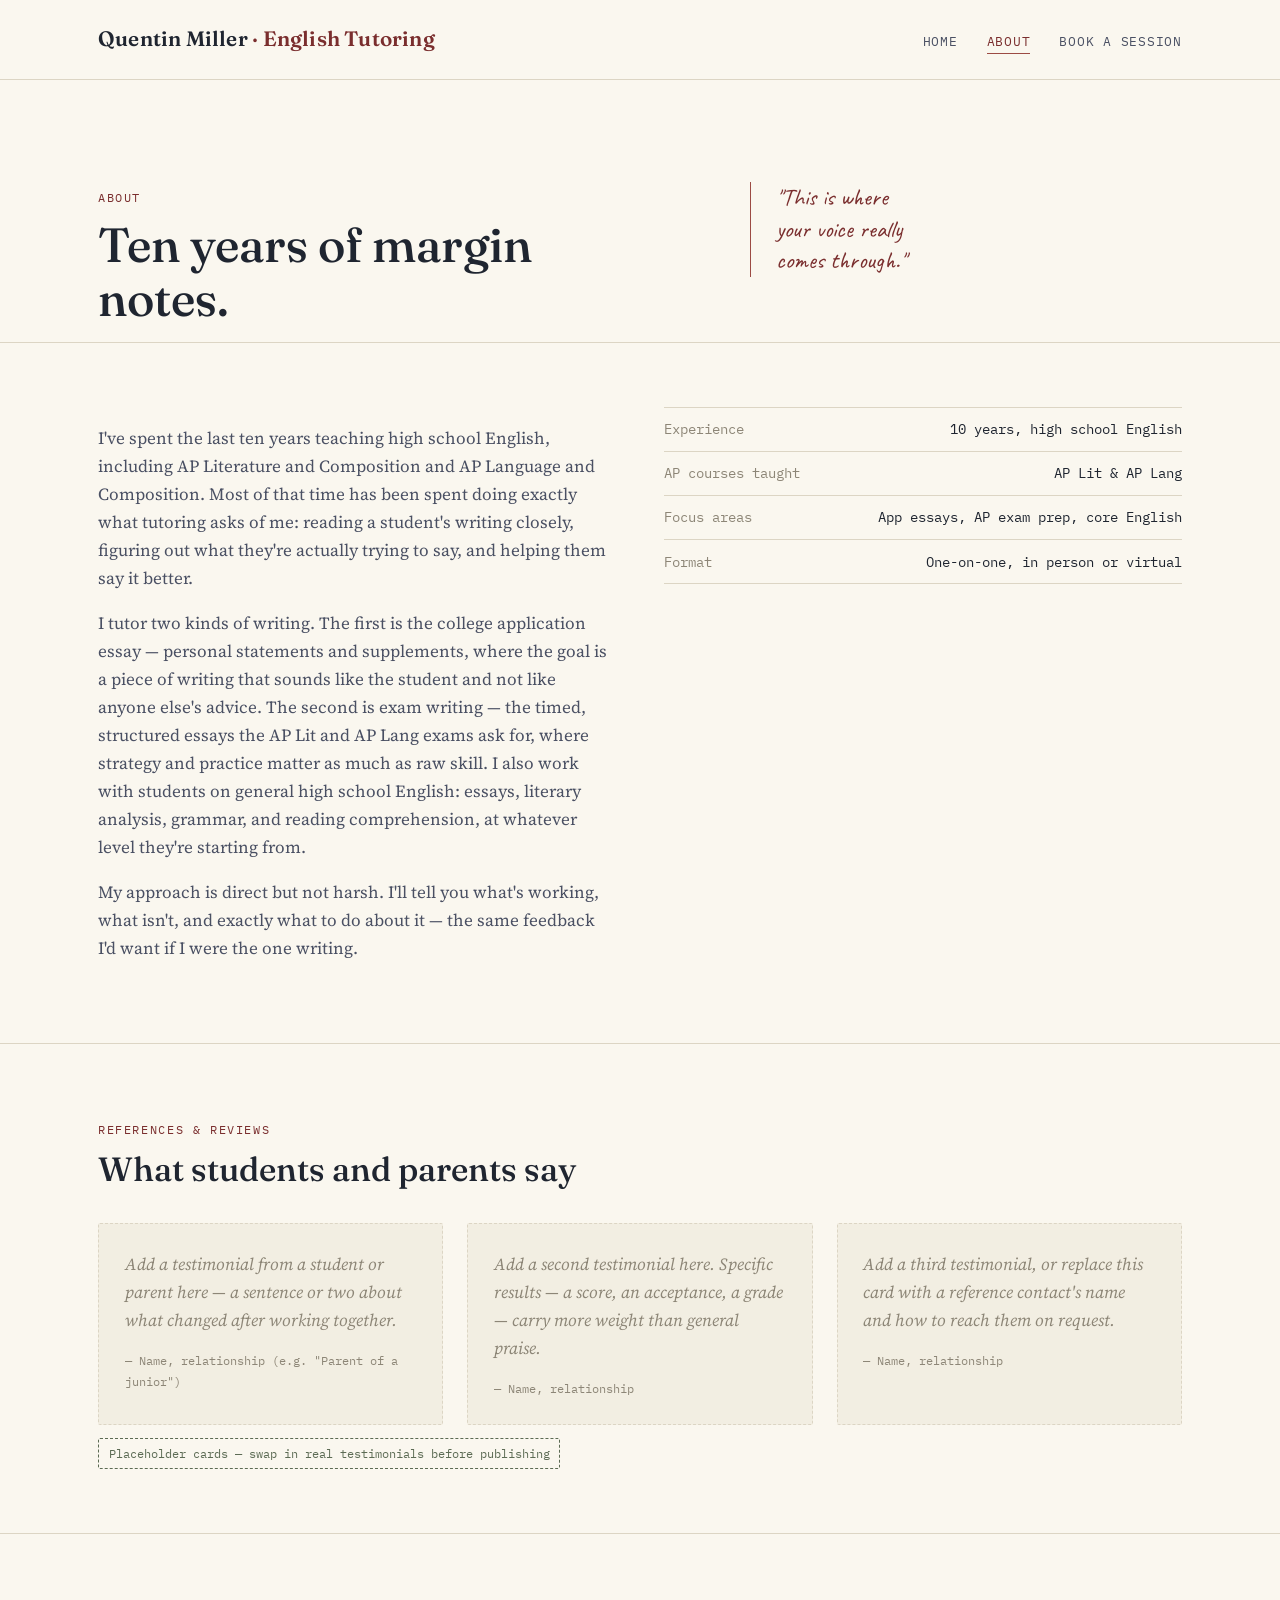
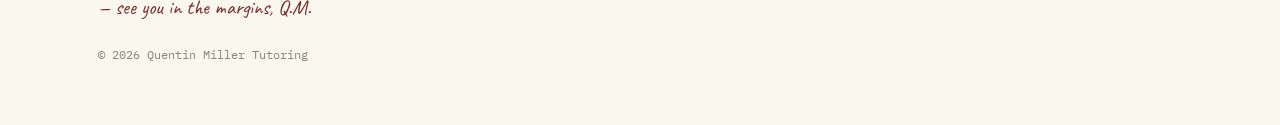
==== about.html @ 0a8280d4 "Add files via upload" ====
<!DOCTYPE html>
<html lang="en">
<head>
<meta charset="UTF-8">
<meta name="viewport" content="width=device-width, initial-scale=1.0">
<title>About — Quentin Miller English Tutoring</title>
<meta name="description" content="About Quentin Miller: 10 years teaching high school English, AP Lit and AP Lang, and college application essays.">
<link rel="stylesheet" href="styles.css">
</head>
<body>

<header class="site-header">
  <div class="header-inner">
    <a href="index.html" class="wordmark">Quentin Miller <span>· English Tutoring</span></a>
    <nav class="primary-nav" aria-label="Primary">
      <ul>
        <li><a href="index.html">Home</a></li>
        <li><a href="about.html" aria-current="page">About</a></li>
        <li><a href="contact.html">Book a Session</a></li>
      </ul>
    </nav>
  </div>
</header>

<main>
  <section class="hero" style="padding-bottom: 1rem;">
    <div class="page">
      <div class="hero-grid">
        <div>
          <p class="eyebrow">About</p>
          <h1 style="font-size: clamp(2.1rem, 4vw, 3rem); max-width: 18ch;">Ten years of margin notes.</h1>
        </div>
        <div class="marginalia">
          "This is where<br>your voice really<br>comes through."
        </div>
      </div>
    </div>
  </section>

  <section>
    <div class="page">
      <div class="bio-grid">
        <div>
          <p>
            I've spent the last ten years teaching high school English, including
            AP Literature and Composition and AP Language and Composition. Most
            of that time has been spent doing exactly what tutoring asks of me:
            reading a student's writing closely, figuring out what they're
            actually trying to say, and helping them say it better.
          </p>
          <p>
            I tutor two kinds of writing. The first is the college application
            essay — personal statements and supplements, where the goal is a
            piece of writing that sounds like the student and not like anyone
            else's advice. The second is exam writing — the timed, structured
            essays the AP Lit and AP Lang exams ask for, where strategy and
            practice matter as much as raw skill. I also work with students on
            general high school English: essays, literary analysis, grammar,
            and reading comprehension, at whatever level they're starting from.
          </p>
          <p>
            My approach is direct but not harsh. I'll tell you what's working,
            what isn't, and exactly what to do about it — the same feedback I'd
            want if I were the one writing.
          </p>
        </div>
        <ul class="fact-list">
          <li><span class="fact-label">Experience</span><span>10 years, high school English</span></li>
          <li><span class="fact-label">AP courses taught</span><span>AP Lit &amp; AP Lang</span></li>
          <li><span class="fact-label">Focus areas</span><span>App essays, AP exam prep, core English</span></li>
          <li><span class="fact-label">Format</span><span>One-on-one, in person or virtual</span></li>
        </ul>
      </div>
    </div>
  </section>

  <section id="references">
    <div class="page">
      <div class="section-head">
        <p class="eyebrow">References &amp; Reviews</p>
        <h2>What students and parents say</h2>
      </div>
      <div class="testimonial-grid">
        <div class="testimonial-card placeholder">
          <p class="quote">Add a testimonial from a student or parent here — a sentence or two about what changed after working together.</p>
          <p class="attribution">— Name, relationship (e.g. "Parent of a junior")</p>
        </div>
        <div class="testimonial-card placeholder">
          <p class="quote">Add a second testimonial here. Specific results — a score, an acceptance, a grade — carry more weight than general praise.</p>
          <p class="attribution">— Name, relationship</p>
        </div>
        <div class="testimonial-card placeholder">
          <p class="quote">Add a third testimonial, or replace this card with a reference contact's name and how to reach them on request.</p>
          <p class="attribution">— Name, relationship</p>
        </div>
      </div>
      <span class="edit-flag">Placeholder cards — swap in real testimonials before publishing</span>
    </div>
  </section>
</main>

<footer class="site-footer">
  <div class="page">
    <p class="footer-note">— see you in the margins, Q.M.</p>
    <p class="footer-meta">© 2026 Quentin Miller Tutoring</p>
  </div>
</footer>

</body>
</html>
---- styles.css ----
/* ==========================================================================
   Quentin Miller — English Tutoring
   Design language: an annotated manuscript. Paper, ink, and a single
   oxblood pen mark. Margin notes stand in for the "signature element."
   ========================================================================== */

@import url('https://fonts.googleapis.com/css2?family=Fraunces:ital,opsz,wght@0,9..144,400;0,9..144,500;0,9..144,600;1,9..144,500&family=Source+Serif+4:ital,wght@0,400;0,600;1,400&family=IBM+Plex+Mono:ital,wght@0,400;0,500;1,400&family=Caveat:wght@500;600&display=swap');

:root {
  --paper: #FAF7EF;
  --paper-dim: #F2EEE2;
  --ink: #1F2530;
  --ink-soft: #4A5063;
  --oxblood: #7A2E2E;
  --oxblood-soft: #9C4B44;
  --sage: #5C6B54;
  --pencil: #8D8677;
  --rule: #DCD5C4;
  --rule-strong: #C9C0AA;

  --display: 'Fraunces', serif;
  --body: 'Source Serif 4', Georgia, serif;
  --mono: 'IBM Plex Mono', monospace;
  --hand: 'Caveat', cursive;

  --measure: 68ch;
  --gutter: clamp(1.25rem, 4vw, 3rem);
}

* { box-sizing: border-box; }

html {
  scroll-behavior: smooth;
}

@media (prefers-reduced-motion: reduce) {
  html { scroll-behavior: auto; }
  * { animation-duration: 0.01ms !important; transition-duration: 0.01ms !important; }
}

body {
  margin: 0;
  background: var(--paper);
  color: var(--ink);
  font-family: var(--body);
  font-size: 1.0625rem;
  line-height: 1.65;
  -webkit-font-smoothing: antialiased;
}

a {
  color: inherit;
}

a:focus-visible,
button:focus-visible {
  outline: 2px solid var(--oxblood);
  outline-offset: 3px;
}

h1, h2, h3 {
  font-family: var(--display);
  font-weight: 500;
  color: var(--ink);
  line-height: 1.12;
  margin: 0;
}

.eyebrow {
  font-family: var(--mono);
  font-size: 0.72rem;
  letter-spacing: 0.14em;
  text-transform: uppercase;
  color: var(--oxblood);
}

/* ---------- layout shell ---------- */

.page {
  max-width: 1180px;
  margin: 0 auto;
  padding: 0 var(--gutter);
}

.margin-frame {
  display: grid;
  grid-template-columns: 3rem 1fr;
  gap: 0 1.5rem;
}

.margin-frame::before {
  content: "";
  border-left: 1px solid var(--rule);
  height: 100%;
}

@media (max-width: 720px) {
  .margin-frame { grid-template-columns: 0 1fr; gap: 0; }
  .margin-frame::before { border-left: none; }
}

/* ---------- header / nav ---------- */

header.site-header {
  border-bottom: 1px solid var(--rule);
}

.header-inner {
  max-width: 1180px;
  margin: 0 auto;
  padding: 1.4rem var(--gutter);
  display: flex;
  align-items: baseline;
  justify-content: space-between;
  flex-wrap: wrap;
  gap: 0.75rem 2rem;
}

.wordmark {
  font-family: var(--display);
  font-size: 1.3rem;
  font-weight: 600;
  text-decoration: none;
  letter-spacing: 0.01em;
}

.wordmark span {
  color: var(--oxblood);
}

nav.primary-nav ul {
  list-style: none;
  display: flex;
  gap: 1.8rem;
  margin: 0;
  padding: 0;
  font-family: var(--mono);
  font-size: 0.8rem;
  letter-spacing: 0.06em;
  text-transform: uppercase;
}

nav.primary-nav a {
  text-decoration: none;
  color: var(--ink-soft);
  padding-bottom: 3px;
  border-bottom: 1px solid transparent;
  transition: color 0.15s ease, border-color 0.15s ease;
}

nav.primary-nav a:hover,
nav.primary-nav a[aria-current="page"] {
  color: var(--oxblood);
  border-color: var(--oxblood-soft);
}

/* ---------- hero ---------- */

.hero {
  padding: clamp(3rem, 8vw, 6rem) 0 clamp(2.5rem, 6vw, 4rem);
}

.hero-grid {
  display: grid;
  grid-template-columns: 1.4fr 1fr;
  gap: 3rem;
  align-items: start;
}

@media (max-width: 860px) {
  .hero-grid { grid-template-columns: 1fr; }
}

.hero h1 {
  font-size: clamp(2.4rem, 5vw, 3.6rem);
  max-width: 14ch;
}

.hero .underline-mark {
  text-decoration: none;
  background-image: linear-gradient(var(--oxblood-soft), var(--oxblood-soft));
  background-repeat: no-repeat;
  background-size: 100% 3px;
  background-position: 0 92%;
}

.hero p.lede {
  margin-top: 1.4rem;
  font-size: 1.2rem;
  color: var(--ink-soft);
  max-width: 42ch;
}

.hero-actions {
  margin-top: 2rem;
  display: flex;
  gap: 1rem;
  flex-wrap: wrap;
}

/* marginalia callout — the signature element */
.marginalia {
  font-family: var(--hand);
  color: var(--oxblood);
  font-size: 1.5rem;
  line-height: 1.3;
  position: relative;
  padding: 0.4rem 0 0.4rem 1.6rem;
}

.marginalia::before {
  content: "";
  position: absolute;
  left: 0;
  top: 0.35rem;
  bottom: 0.35rem;
  width: 1px;
  background: var(--oxblood-soft);
}

.credentials-strip {
  margin-top: 2.5rem;
  padding-top: 1.5rem;
  border-top: 1px solid var(--rule);
  font-family: var(--mono);
  font-size: 0.78rem;
  letter-spacing: 0.04em;
  color: var(--ink-soft);
  display: flex;
  flex-wrap: wrap;
  gap: 0.5rem 1.2rem;
}

.credentials-strip span::before {
  content: "— ";
  color: var(--pencil);
}

/* ---------- buttons ---------- */

.btn {
  display: inline-flex;
  align-items: center;
  gap: 0.5rem;
  font-family: var(--mono);
  font-size: 0.85rem;
  letter-spacing: 0.03em;
  text-decoration: none;
  padding: 0.75rem 1.4rem;
  border: 1px solid var(--ink);
  border-radius: 2px;
  transition: background 0.15s ease, color 0.15s ease, border-color 0.15s ease;
}

.btn-primary {
  background: var(--oxblood);
  border-color: var(--oxblood);
  color: var(--paper);
}

.btn-primary:hover {
  background: var(--ink);
  border-color: var(--ink);
}

.btn-quiet {
  background: transparent;
  color: var(--ink);
}

.btn-quiet:hover {
  background: var(--ink);
  color: var(--paper);
}

/* ---------- sections ---------- */

section {
  padding: clamp(2.5rem, 6vw, 4rem) 0;
}

section + section {
  border-top: 1px solid var(--rule);
}

.section-head {
  margin-bottom: 2.2rem;
  max-width: 56ch;
}

.section-head h2 {
  font-size: clamp(1.6rem, 3vw, 2.1rem);
  margin-top: 0.4rem;
}

/* ---------- services (rubric list) ---------- */

.rubric-list {
  display: grid;
  gap: 0;
}

.rubric-item {
  display: grid;
  grid-template-columns: 3rem 1fr;
  gap: 1.5rem;
  padding: 1.6rem 0;
  border-top: 1px solid var(--rule);
}

.rubric-item:last-child {
  border-bottom: 1px solid var(--rule);
}

.rubric-mark {
  font-family: var(--display);
  font-size: 1.6rem;
  color: var(--oxblood);
  line-height: 1;
}

.rubric-item h3 {
  font-size: 1.2rem;
  margin-bottom: 0.5rem;
}

.rubric-item p {
  margin: 0;
  color: var(--ink-soft);
  max-width: 60ch;
}

/* ---------- pricing (syllabus table) ---------- */

.price-table {
  width: 100%;
  border-collapse: collapse;
  font-size: 0.98rem;
}

.price-table th {
  font-family: var(--mono);
  font-size: 0.72rem;
  letter-spacing: 0.1em;
  text-transform: uppercase;
  color: var(--pencil);
  text-align: left;
  font-weight: 500;
  padding: 0.6rem 1rem 0.6rem 0;
  border-bottom: 1px solid var(--rule-strong);
}

.price-table td {
  padding: 1.1rem 1rem 1.1rem 0;
  border-bottom: 1px solid var(--rule);
  vertical-align: top;
}

.price-table tr:last-child td {
  border-bottom: 1px solid var(--rule-strong);
}

.price-table .pkg-name {
  font-family: var(--display);
  font-size: 1.15rem;
}

.price-table .pkg-rate {
  font-family: var(--mono);
  color: var(--oxblood);
  white-space: nowrap;
}

.price-table .pkg-note {
  color: var(--ink-soft);
  font-size: 0.92rem;
}

.price-footnote {
  margin-top: 1.2rem;
  font-family: var(--mono);
  font-size: 0.78rem;
  color: var(--pencil);
}

.edit-flag {
  display: inline-block;
  margin-top: 0.8rem;
  font-family: var(--mono);
  font-size: 0.72rem;
  color: var(--sage);
  border: 1px dashed var(--sage);
  padding: 0.3rem 0.6rem;
  border-radius: 2px;
}

/* ---------- testimonials ---------- */

.testimonial-grid {
  display: grid;
  grid-template-columns: repeat(auto-fit, minmax(240px, 1fr));
  gap: 1.5rem;
}

.testimonial-card {
  border: 1px solid var(--rule);
  padding: 1.6rem;
  border-radius: 2px;
  background: var(--paper-dim);
}

.testimonial-card p.quote {
  font-family: var(--body);
  font-style: italic;
  color: var(--ink-soft);
  margin: 0 0 1rem;
}

.testimonial-card p.attribution {
  font-family: var(--mono);
  font-size: 0.78rem;
  color: var(--pencil);
  margin: 0;
}

.testimonial-card.placeholder {
  border-style: dashed;
  color: var(--pencil);
}

.testimonial-card.placeholder p.quote {
  color: var(--pencil);
}

/* ---------- about bio ---------- */

.bio-grid {
  display: grid;
  grid-template-columns: 1fr 1fr;
  gap: 3rem;
  align-items: start;
}

@media (max-width: 780px) {
  .bio-grid { grid-template-columns: 1fr; }
}

.bio-grid p {
  color: var(--ink-soft);
}

.fact-list {
  list-style: none;
  margin: 0;
  padding: 0;
  font-family: var(--mono);
  font-size: 0.85rem;
}

.fact-list li {
  padding: 0.65rem 0;
  border-top: 1px solid var(--rule);
  display: flex;
  justify-content: space-between;
  gap: 1rem;
}

.fact-list li:last-child {
  border-bottom: 1px solid var(--rule);
}

.fact-list .fact-label {
  color: var(--pencil);
}

/* ---------- contact ---------- */

.contact-grid {
  display: grid;
  grid-template-columns: 1fr 1fr;
  gap: 3rem;
}

@media (max-width: 780px) {
  .contact-grid { grid-template-columns: 1fr; }
}

.contact-card {
  border: 1px solid var(--rule);
  padding: 2rem;
  border-radius: 2px;
}

.contact-card h3 {
  font-size: 1.3rem;
  margin-bottom: 0.6rem;
}

.contact-line {
  font-family: var(--mono);
  font-size: 0.95rem;
  margin: 0.9rem 0;
}

.contact-line a {
  text-decoration: none;
  border-bottom: 1px solid var(--oxblood-soft);
}

.steps-list {
  margin: 1.2rem 0 0;
  padding-left: 1.1rem;
  color: var(--ink-soft);
}

.steps-list li {
  margin-bottom: 0.5rem;
}

/* ---------- footer ---------- */

footer.site-footer {
  border-top: 1px solid var(--rule);
  padding: 2.2rem 0 3rem;
}

.footer-note {
  font-family: var(--hand);
  font-size: 1.3rem;
  color: var(--oxblood);
}

.footer-meta {
  margin-top: 0.8rem;
  font-family: var(--mono);
  font-size: 0.75rem;
  color: var(--pencil);
}
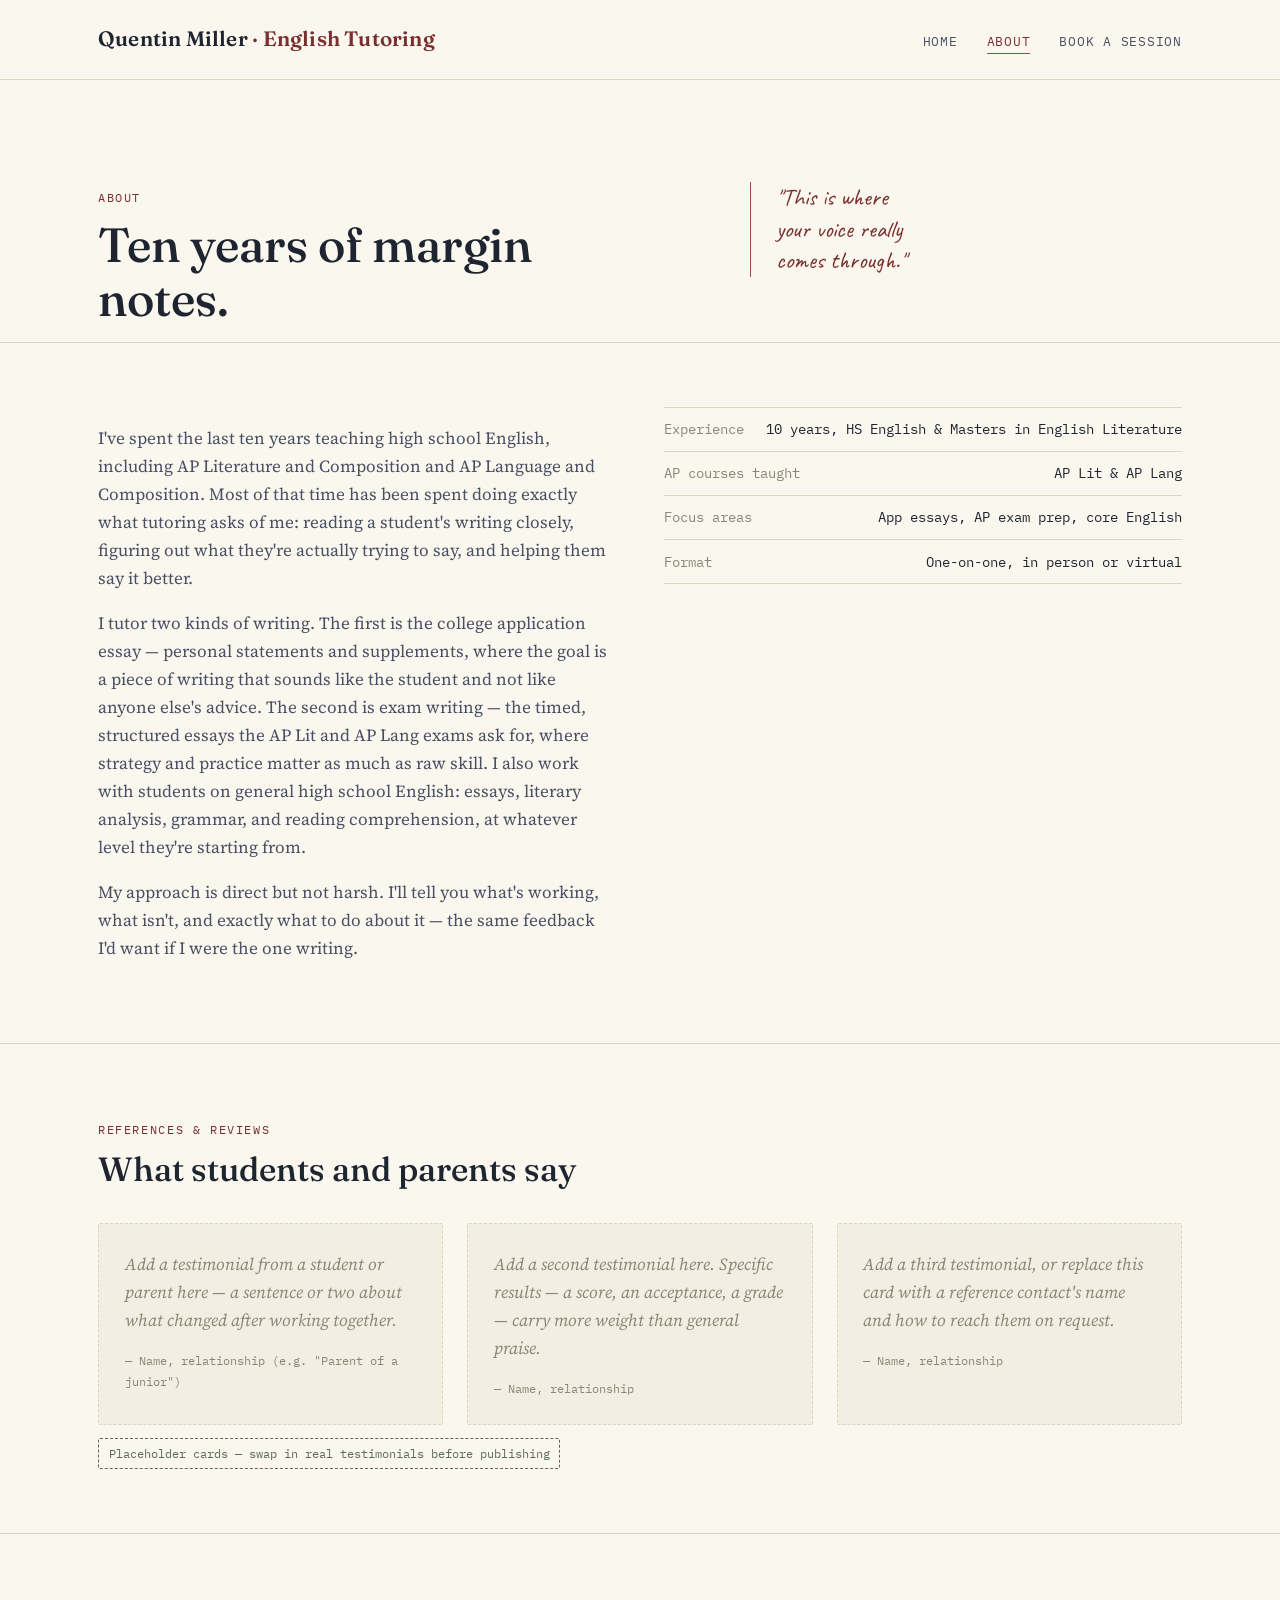
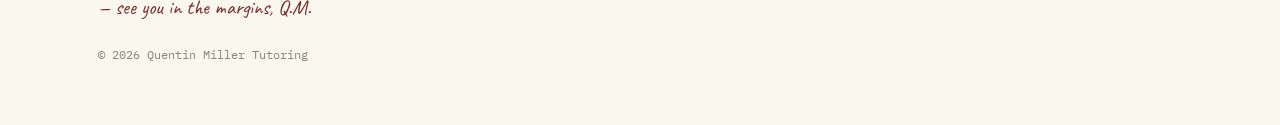
==== commit 610be617: "Update about.html" ====
--- a/about.html
+++ b/about.html
@@ -65,7 +65,7 @@
           </p>
         </div>
         <ul class="fact-list">
-          <li><span class="fact-label">Experience</span><span>10 years, high school English</span></li>
+          <li><span class="fact-label">Experience</span><span>10 years, HS English &amp; Masters in English Literature</span></li>
           <li><span class="fact-label">AP courses taught</span><span>AP Lit &amp; AP Lang</span></li>
           <li><span class="fact-label">Focus areas</span><span>App essays, AP exam prep, core English</span></li>
           <li><span class="fact-label">Format</span><span>One-on-one, in person or virtual</span></li>
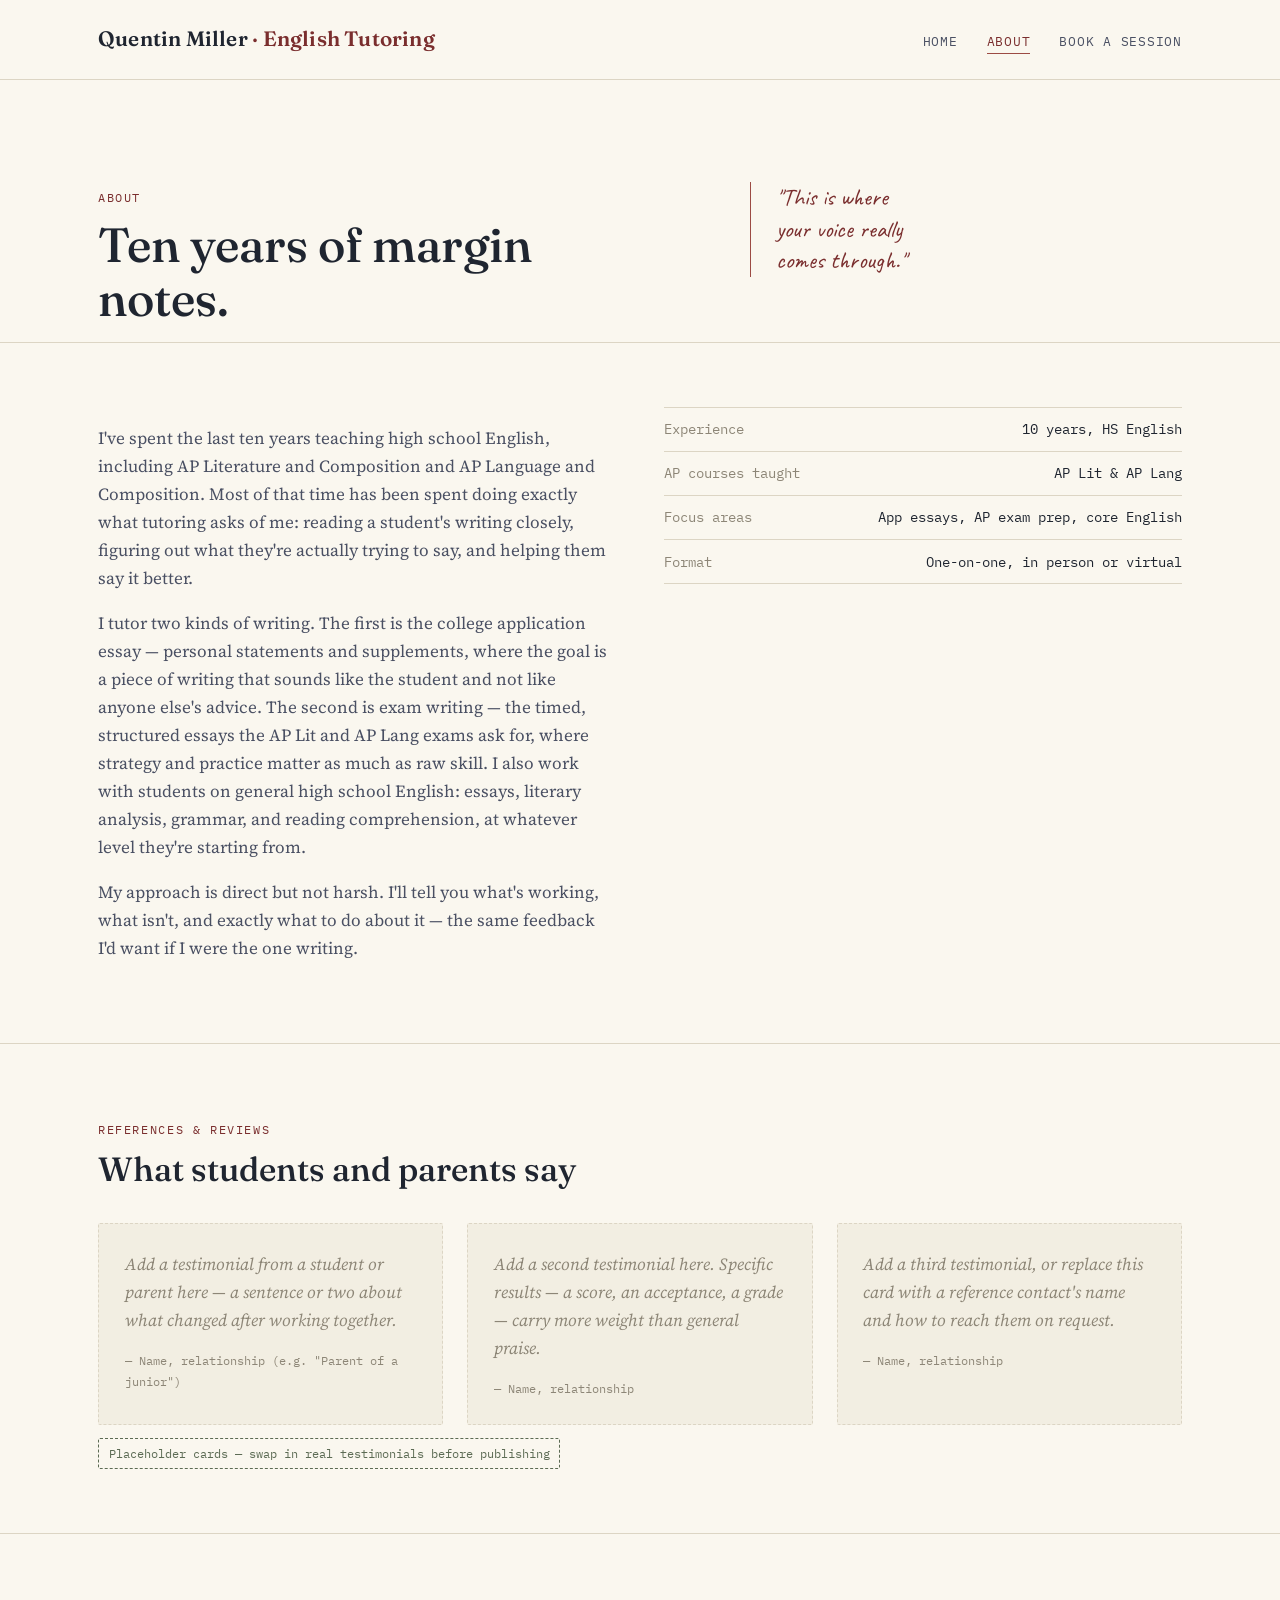
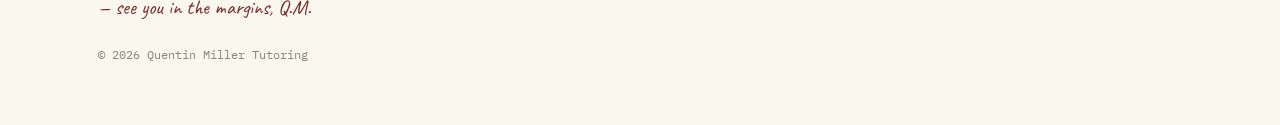
==== commit 194068e8: "Update about.html" ====
--- a/about.html
+++ b/about.html
@@ -65,7 +65,7 @@
           </p>
         </div>
         <ul class="fact-list">
-          <li><span class="fact-label">Experience</span><span>10 years, HS English &amp; Masters in English Literature</span></li>
+          <li><span class="fact-label">Experience</span><span>10 years, HS English</span></li>
           <li><span class="fact-label">AP courses taught</span><span>AP Lit &amp; AP Lang</span></li>
           <li><span class="fact-label">Focus areas</span><span>App essays, AP exam prep, core English</span></li>
           <li><span class="fact-label">Format</span><span>One-on-one, in person or virtual</span></li>
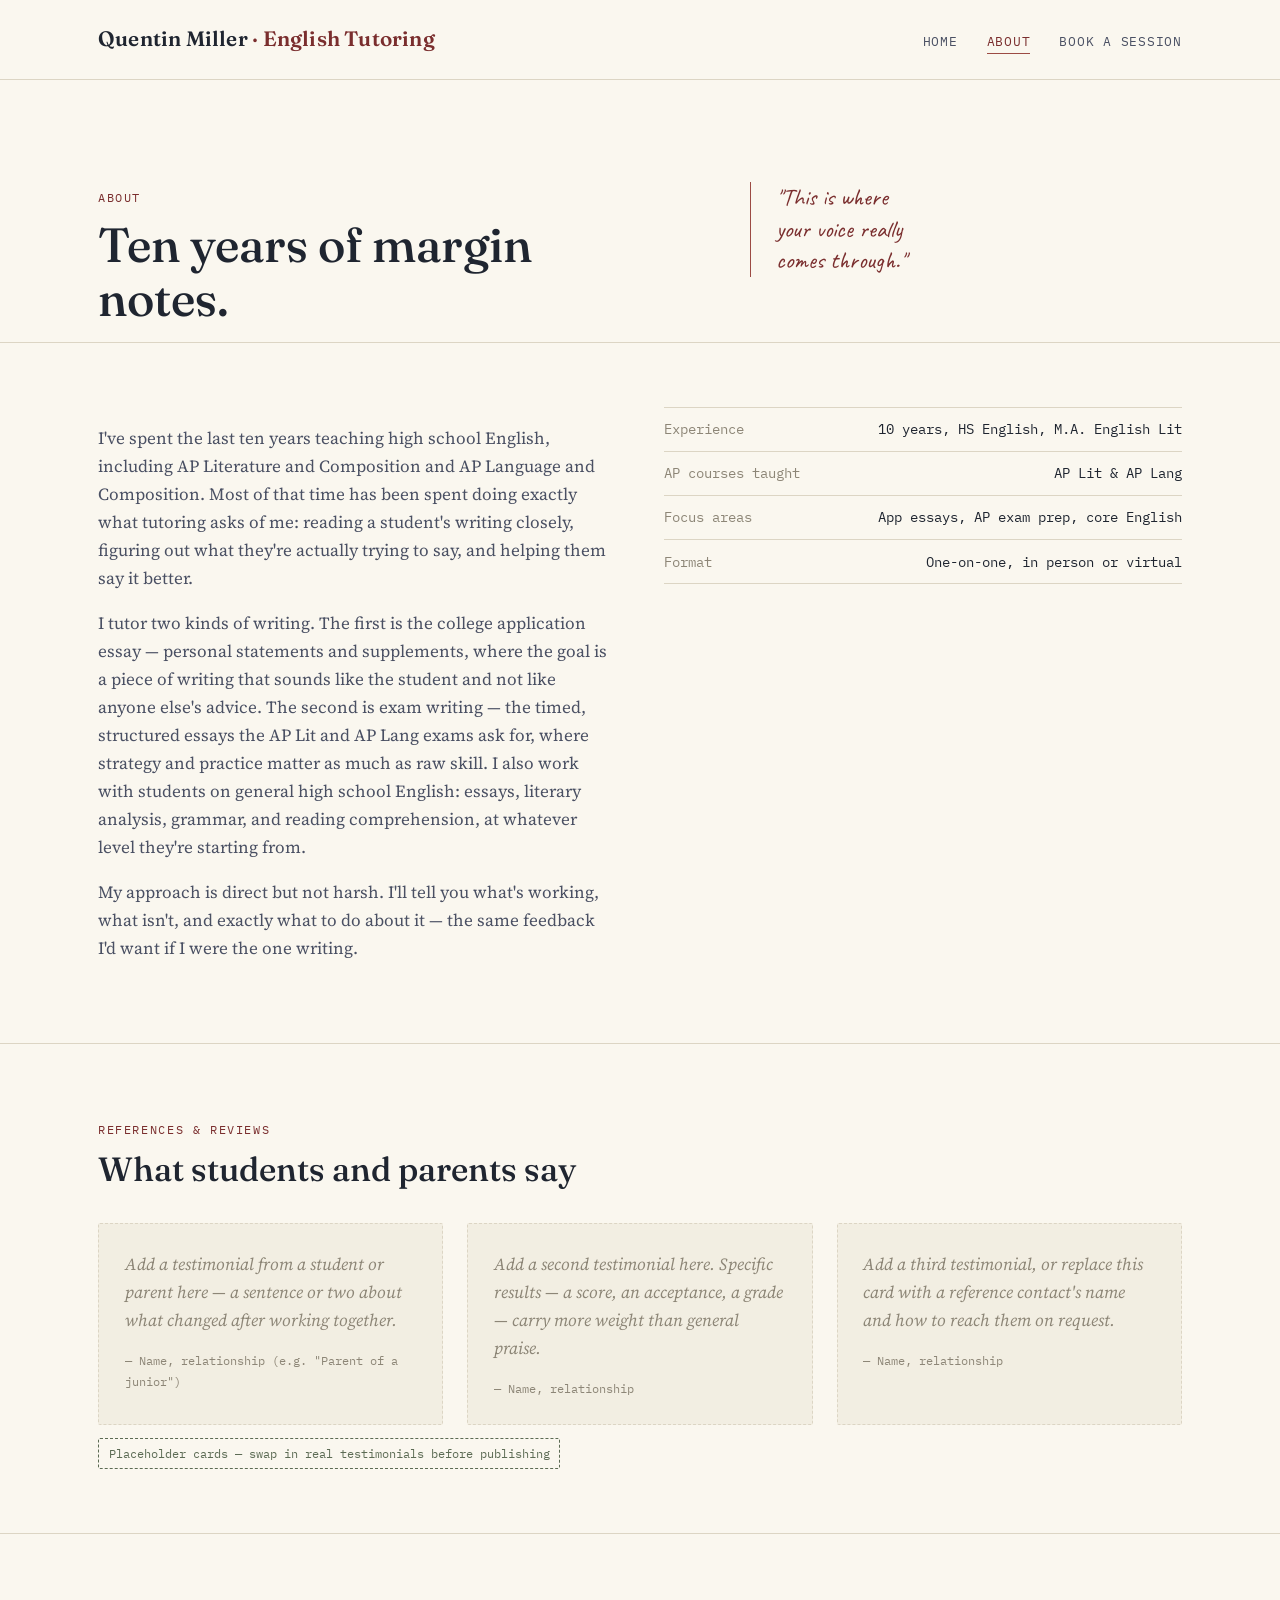
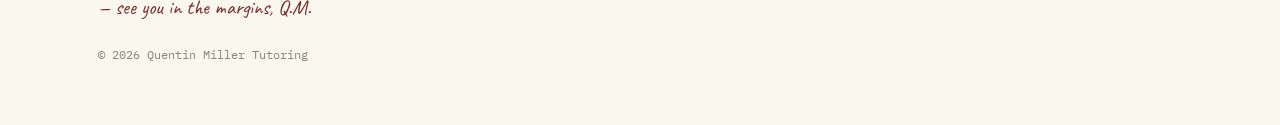
==== commit 905dbddd: "Update about.html" ====
--- a/about.html
+++ b/about.html
@@ -65,7 +65,7 @@
           </p>
         </div>
         <ul class="fact-list">
-          <li><span class="fact-label">Experience</span><span>10 years, HS English</span></li>
+          <li><span class="fact-label">Experience</span><span>10 years, HS English, M.A. English Lit</span></li>
           <li><span class="fact-label">AP courses taught</span><span>AP Lit &amp; AP Lang</span></li>
           <li><span class="fact-label">Focus areas</span><span>App essays, AP exam prep, core English</span></li>
           <li><span class="fact-label">Format</span><span>One-on-one, in person or virtual</span></li>
